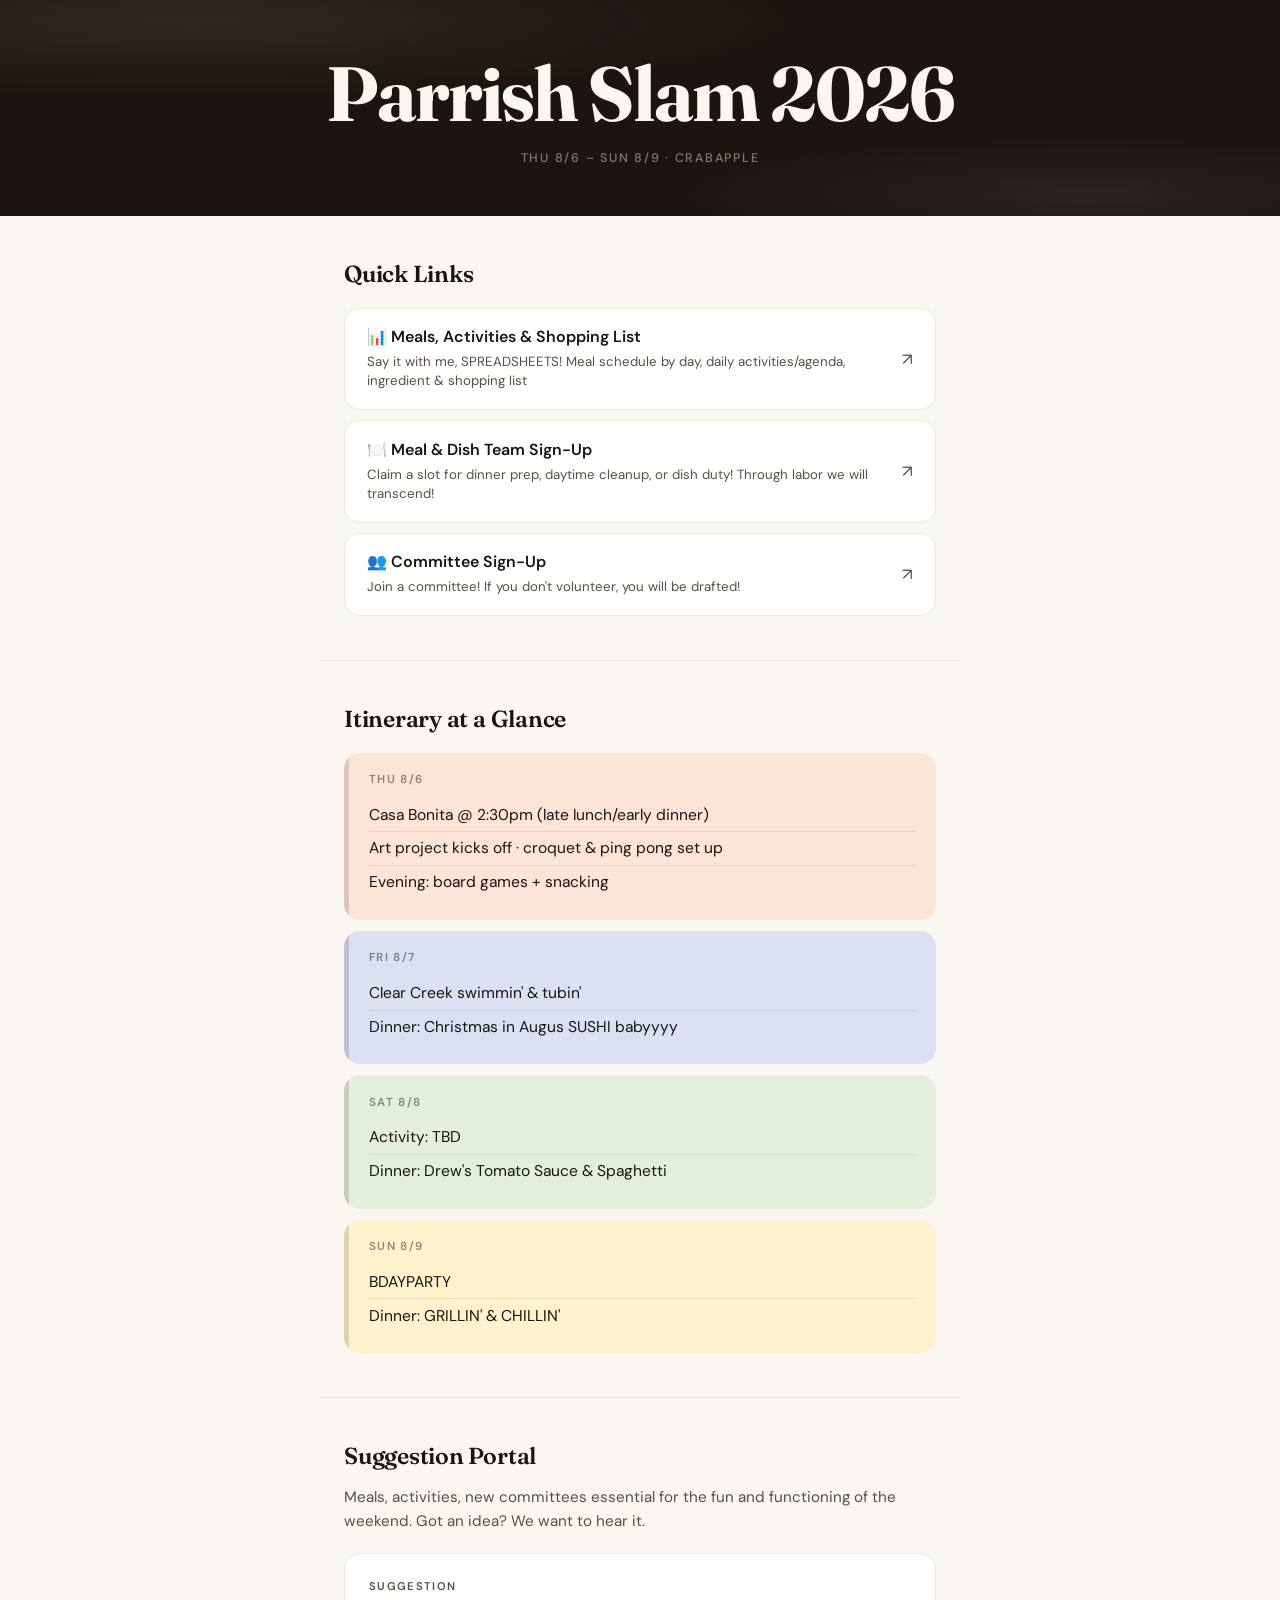
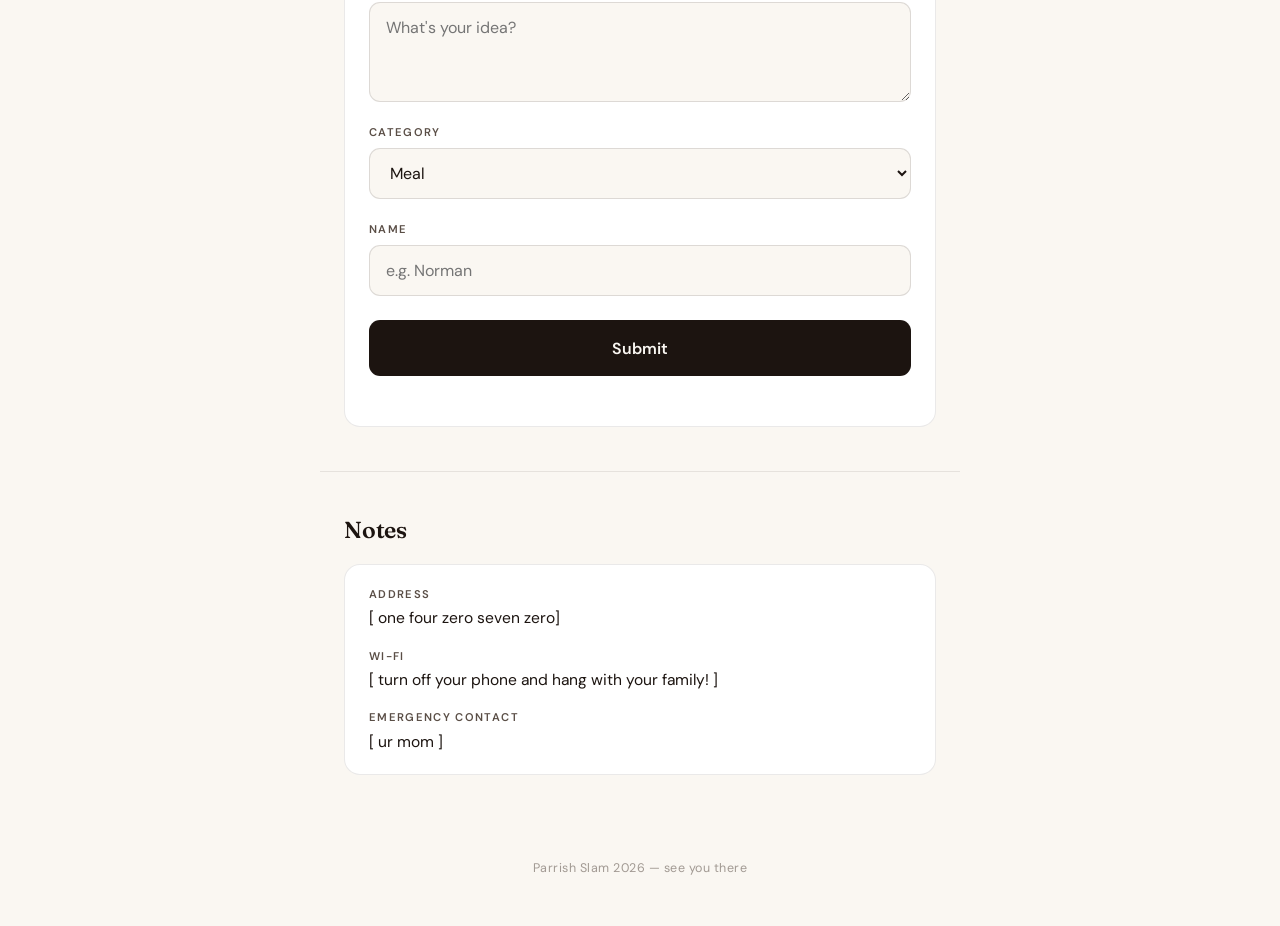
==== index.html @ 17937ae3 "Initial commit" ====
<!DOCTYPE html>
<html lang="en">
<head>
  <meta charset="UTF-8">
  <meta name="viewport" content="width=device-width, initial-scale=1.0">
  <title>Parrish Slam 2026</title>
  <link rel="preconnect" href="https://fonts.googleapis.com">
  <link rel="preconnect" href="https://fonts.gstatic.com" crossorigin>
  <link rel="stylesheet" href="https://fonts.googleapis.com/css2?family=DM+Sans:wght@400;500;600&family=Fraunces:ital,opsz,wght@0,9..144,600;0,9..144,700;1,9..144,400&display=swap">
  <link rel="stylesheet" href="css/style.css">
</head>
<body>

  <header>
    <h1>Parrish Slam 2026</h1>
    <p class="event-meta">Thu 8/6 – Sun 8/9 &middot; Crabapple</p>
  </header>

  <main>

    <section id="quick-links">
      <h2>Quick Links</h2>
      <div class="link-cards" id="link-cards">
        <!-- Populated by js/main.js -->
      </div>
    </section>

    <section id="itinerary">
      <h2>Itinerary at a Glance</h2>
      <div class="itinerary-grid" id="itinerary-days">
        <!-- Populated by js/main.js -->
      </div>
    </section>

    <section id="suggestions">
      <h2>Suggestion Portal</h2>
      <p class="section-description">Meals, activities, new committees essential for the fun and functioning of the weekend. Got an idea? We want to hear it.</p>
      <form id="suggestion-form" novalidate>
        <label for="suggestion">Suggestion</label>
        <textarea id="suggestion" name="suggestion" placeholder="What's your idea?" required></textarea>

        <label for="category">Category</label>
        <select id="category" name="category" required>
          <option value="Meal">Meal</option>
          <option value="Activity">Activity</option>
          <option value="Committee">Committee</option>
          <option value="Other">Other</option>
        </select>

        <label for="initials">Name</label>
        <input type="text" id="initials" name="initials" placeholder="e.g. Norman" required>

        <button type="submit">Submit</button>
        <p id="form-status" role="status" aria-live="polite"></p>
      </form>
    </section>

    <section id="notes">
      <h2>Notes</h2>
      <div id="notes-content">
        <!-- Populated by js/main.js -->
      </div>
    </section>

  </main>

  <footer>
    Parrish Slam 2026 &mdash; see you there
  </footer>

  <script src="js/main.js"></script>
</body>
</html>
---- css/style.css ----
/* ── Custom Properties ───────────────────────────────────── */
:root {
  --cream:        #FAF7F2;
  --ink:          #1C1410;
  --ink-mid:      #5A4E46;
  --ink-faint:    rgba(28, 20, 16, 0.38);
  --border:       rgba(28, 20, 16, 0.09);
  --white:        #FFFFFF;
  --radius-card:  16px;
  --radius-input: 11px;
  --font-display: 'Fraunces', Georgia, serif;
  --font-body:    'DM Sans', system-ui, sans-serif;

  /* Day palette */
  --thu: #FCE4D6;
  --fri: #D9E1F2;
  --sat: #E2EFDA;
  --sun: #FFF2CC;
}

/* ── Reset ───────────────────────────────────────────────── */
*, *::before, *::after {
  box-sizing: border-box;
  margin: 0;
  padding: 0;
}

html {
  -webkit-text-size-adjust: 100%;
  text-size-adjust: 100%;
}

/* ── Base ────────────────────────────────────────────────── */
body {
  font-family: var(--font-body);
  font-size: 16px;
  line-height: 1.55;
  color: var(--ink);
  background: var(--cream);
  min-height: 100dvh;
}

/* ── Header ──────────────────────────────────────────────── */
header {
  background: var(--ink);
  /* very subtle warmth bloom — nearly invisible, purely atmospheric */
  background-image:
    radial-gradient(ellipse 80% 60% at 15% 10%, rgba(252,228,214,0.09) 0%, transparent 60%),
    radial-gradient(ellipse 60% 50% at 85% 90%, rgba(217,225,242,0.07) 0%, transparent 55%);
  color: var(--cream);
  padding: 3.5rem 1.5rem 3rem;
  text-align: center;
  animation: fadeUp 0.55s cubic-bezier(0.22, 1, 0.36, 1) both;
}

header h1 {
  font-family: var(--font-display);
  font-size: clamp(2.6rem, 12vw, 4.8rem);
  font-weight: 700;
  line-height: 1.0;
  letter-spacing: -0.025em;
  color: var(--cream);
}

header .event-meta {
  margin-top: 1rem;
  font-size: 0.78rem;
  font-weight: 500;
  letter-spacing: 0.14em;
  text-transform: uppercase;
  color: var(--ink-faint);
  color: rgba(250, 247, 242, 0.45);
}

/* ── Layout ──────────────────────────────────────────────── */
main {
  max-width: 640px;
  margin: 0 auto;
}

section {
  padding: 2.75rem 1.5rem;
  border-bottom: 1px solid var(--border);
}

section:last-of-type {
  border-bottom: none;
}

section > h2 {
  font-family: var(--font-display);
  font-size: 1.45rem;
  font-weight: 600;
  letter-spacing: -0.01em;
  line-height: 1.2;
  color: var(--ink);
  margin-bottom: 1.25rem;
}

/* staggered section reveals */
main section:nth-child(1) { animation: fadeUp 0.55s 0.07s cubic-bezier(0.22, 1, 0.36, 1) both; }
main section:nth-child(2) { animation: fadeUp 0.55s 0.14s cubic-bezier(0.22, 1, 0.36, 1) both; }
main section:nth-child(3) { animation: fadeUp 0.55s 0.21s cubic-bezier(0.22, 1, 0.36, 1) both; }
main section:nth-child(4) { animation: fadeUp 0.55s 0.28s cubic-bezier(0.22, 1, 0.36, 1) both; }

@media (prefers-reduced-motion: reduce) {
  header, main section { animation: none; }
}

/* ── Quick Links ─────────────────────────────────────────── */
.link-cards {
  display: flex;
  flex-direction: column;
  gap: 0.65rem;
}

a.link-card,
span.link-card {
  display: flex;
  align-items: center;
  justify-content: space-between;
  gap: 1rem;
  background: var(--white);
  border: 1.5px solid var(--border);
  border-radius: var(--radius-card);
  padding: 1.15rem 1.35rem;
  text-decoration: none;
  color: var(--ink);
  -webkit-tap-highlight-color: transparent;
  transition: background 0.12s, border-color 0.12s, transform 0.08s;
}

.link-card-body {
  display: flex;
  flex-direction: column;
  gap: 0.25rem;
}

.link-card-label {
  font-size: 1rem;
  font-weight: 600;
  line-height: 1.3;
}

.link-card-desc {
  font-size: 0.83rem;
  font-weight: 400;
  color: var(--ink-mid);
  line-height: 1.45;
}

a.link-card:active {
  background: #F2EDE4;
  border-color: rgba(28, 20, 16, 0.22);
  transform: scale(0.975);
}

@media (hover: hover) {
  a.link-card:hover {
    background: #FDFAF5;
    border-color: rgba(28, 20, 16, 0.2);
  }
}

.link-card .arrow {
  font-size: 1.05rem;
  color: var(--ink-mid);
  flex-shrink: 0;
  transition: transform 0.12s;
}

a.link-card:hover .arrow {
  transform: translate(2px, -2px);
}

/* ── Itinerary ───────────────────────────────────────────── */
.itinerary-grid {
  display: flex;
  flex-direction: column;
  gap: 0.7rem;
}

.day-card {
  border-radius: var(--radius-card);
  padding: 1.15rem 1.25rem 1.3rem 1.55rem;
  position: relative;
  overflow: hidden;
}

/* left accent strip — slightly deeper tint of the card color */
.day-card::before {
  content: '';
  position: absolute;
  left: 0;
  top: 0;
  bottom: 0;
  width: 5px;
  background: rgba(28, 20, 16, 0.14);
  border-radius: 2px 0 0 2px;
}

.day-card h3 {
  font-family: var(--font-body);
  font-size: 0.72rem;
  font-weight: 600;
  letter-spacing: 0.12em;
  text-transform: uppercase;
  color: rgba(28, 20, 16, 0.48);
  margin-bottom: 0.6rem;
}

.day-card ul {
  list-style: none;
  padding: 0;
}

.day-card li {
  font-size: 0.975rem;
  line-height: 1.45;
  color: var(--ink);
  padding: 0.32rem 0;
}

.day-card li + li {
  border-top: 1px solid rgba(28, 20, 16, 0.09);
}

/* ── Section description ─────────────────────────────────── */
.section-description {
  font-size: 0.95rem;
  color: var(--ink-mid);
  line-height: 1.55;
  margin-bottom: 1.25rem;
  margin-top: -0.25rem;
}

/* ── Suggestion Form ─────────────────────────────────────── */
#suggestion-form {
  background: var(--white);
  border: 1.5px solid var(--border);
  border-radius: var(--radius-card);
  padding: 1.5rem;
  display: flex;
  flex-direction: column;
  gap: 0.4rem;
}

#suggestion-form label {
  font-size: 0.7rem;
  font-weight: 600;
  letter-spacing: 0.12em;
  text-transform: uppercase;
  color: var(--ink-mid);
  margin-top: 1rem;
}

#suggestion-form label:first-child {
  margin-top: 0;
}

#suggestion-form textarea,
#suggestion-form select,
#suggestion-form input[type="text"] {
  width: 100%;
  padding: 0.8rem 1rem;
  border: 1.5px solid rgba(28, 20, 16, 0.13);
  border-radius: var(--radius-input);
  font-family: var(--font-body);
  font-size: 16px; /* critical: prevents iOS auto-zoom on focus */
  line-height: 1.5;
  color: var(--ink);
  background: var(--cream);
  transition: border-color 0.15s, background 0.15s;
}

/* keep native select appearance on iOS — the wheel picker is more usable than a custom one */
#suggestion-form textarea,
#suggestion-form input[type="text"] {
  -webkit-appearance: none;
  appearance: none;
}

#suggestion-form textarea {
  min-height: 100px;
  resize: vertical;
}

#suggestion-form textarea:focus,
#suggestion-form select:focus,
#suggestion-form input[type="text"]:focus {
  outline: none;
  border-color: rgba(28, 20, 16, 0.42);
  background: var(--white);
}

#suggestion-form button[type="submit"] {
  margin-top: 1.1rem;
  height: 56px;
  padding: 0 1.25rem;
  background: var(--ink);
  color: var(--cream);
  border: none;
  border-radius: var(--radius-input);
  font-family: var(--font-body);
  font-size: 1rem;
  font-weight: 600;
  letter-spacing: 0.01em;
  cursor: pointer;
  -webkit-tap-highlight-color: transparent;
  transition: background 0.12s, transform 0.08s;
}

#suggestion-form button[type="submit"]:active:not(:disabled) {
  transform: scale(0.975);
  background: #3D2B1F;
}

@media (hover: hover) {
  #suggestion-form button[type="submit"]:hover:not(:disabled) {
    background: #3D2B1F;
  }
}

#suggestion-form button[type="submit"]:disabled {
  background: rgba(28, 20, 16, 0.22);
  cursor: not-allowed;
}

#form-status {
  min-height: 1.4em;
  padding-top: 0.3rem;
  font-size: 0.88rem;
  text-align: center;
}

#form-status.success { color: #2A6E2A; }
#form-status.error   { color: #B03A2A; }

/* ── Notes ───────────────────────────────────────────────── */
.notes-list {
  background: var(--white);
  border: 1.5px solid var(--border);
  border-radius: var(--radius-card);
  padding: 1.3rem 1.5rem;
}

.notes-list dt {
  font-size: 0.7rem;
  font-weight: 600;
  letter-spacing: 0.12em;
  text-transform: uppercase;
  color: var(--ink-mid);
  margin-top: 1.1rem;
}

.notes-list dt:first-child {
  margin-top: 0;
}

.notes-list dd {
  margin: 0.25rem 0 0;
  font-size: 0.975rem;
  color: var(--ink);
  line-height: 1.45;
}

/* ── Footer ──────────────────────────────────────────────── */
footer {
  text-align: center;
  font-size: 0.78rem;
  letter-spacing: 0.04em;
  color: var(--ink-mid);
  opacity: 0.55;
  padding: 2.5rem 1.5rem 3rem;
}

/* ── Animation ───────────────────────────────────────────── */
@keyframes fadeUp {
  from { opacity: 0; transform: translateY(18px); }
  to   { opacity: 1; transform: translateY(0); }
}
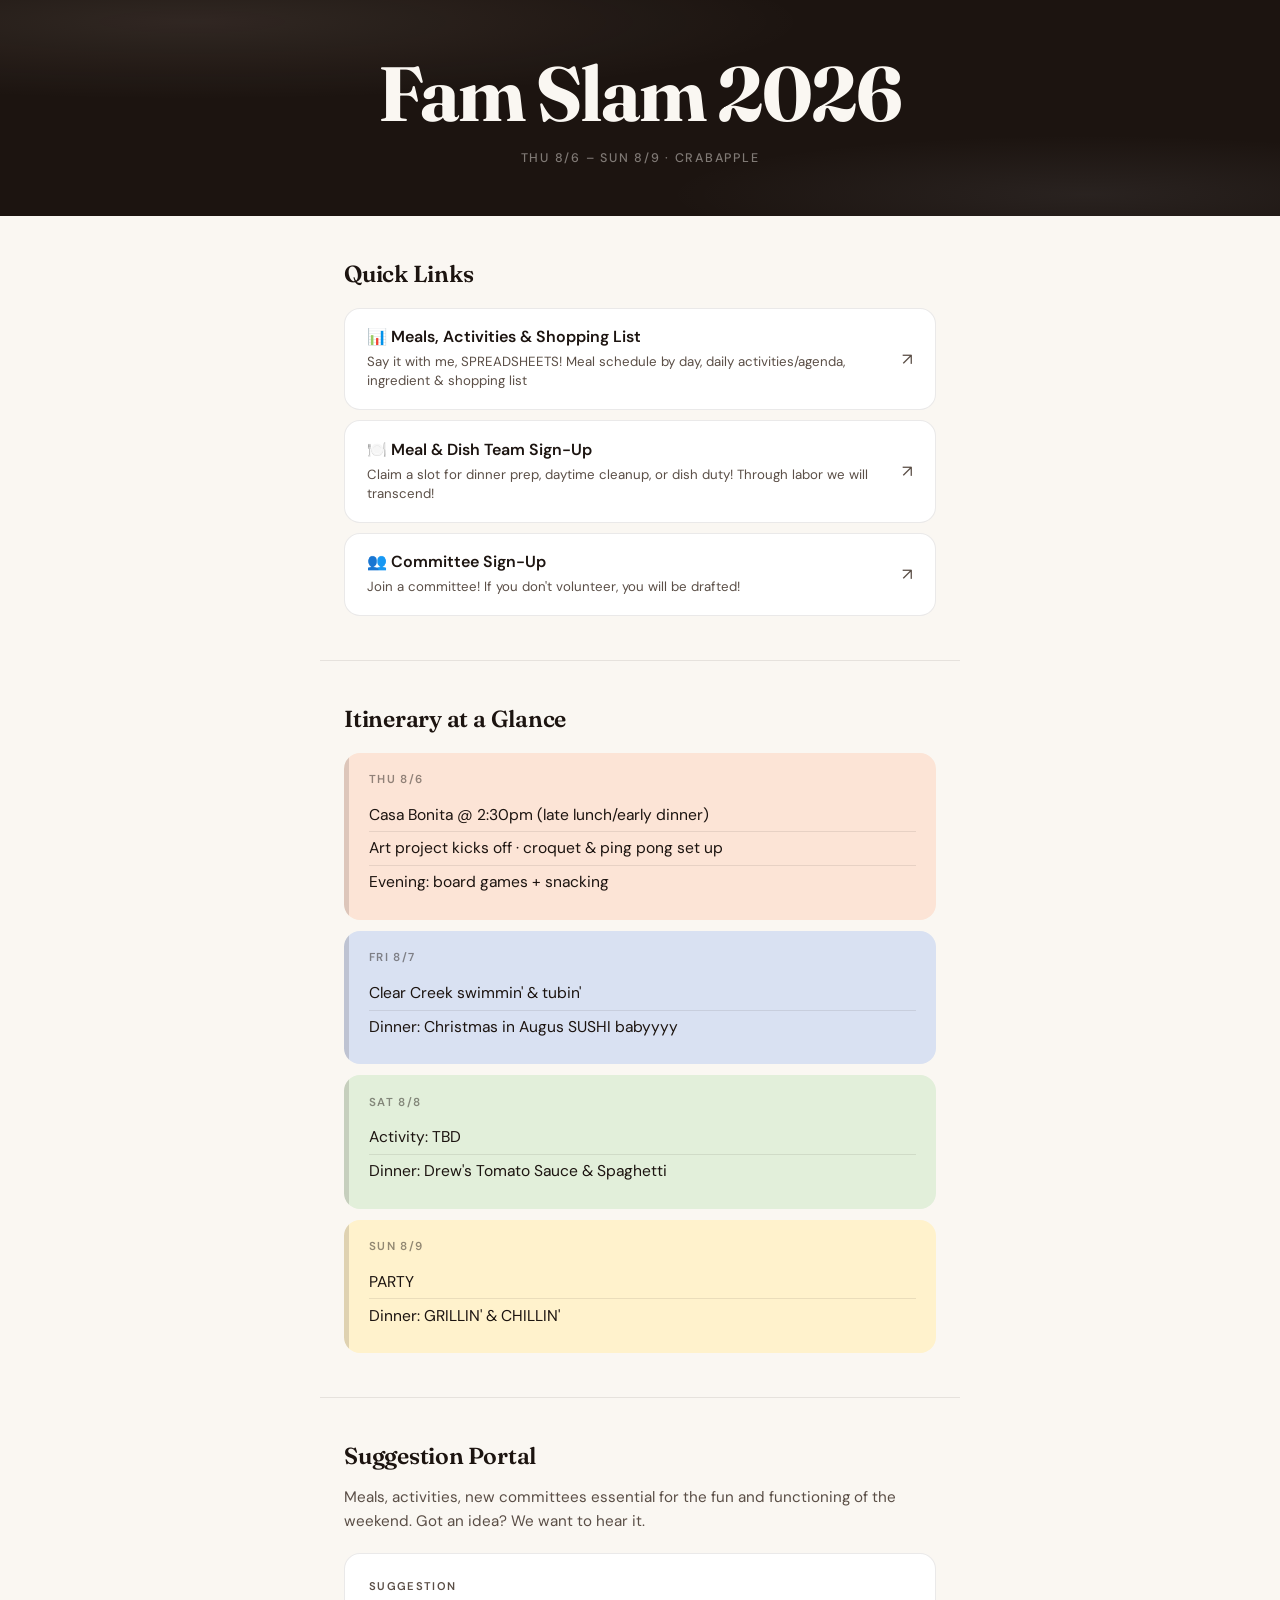
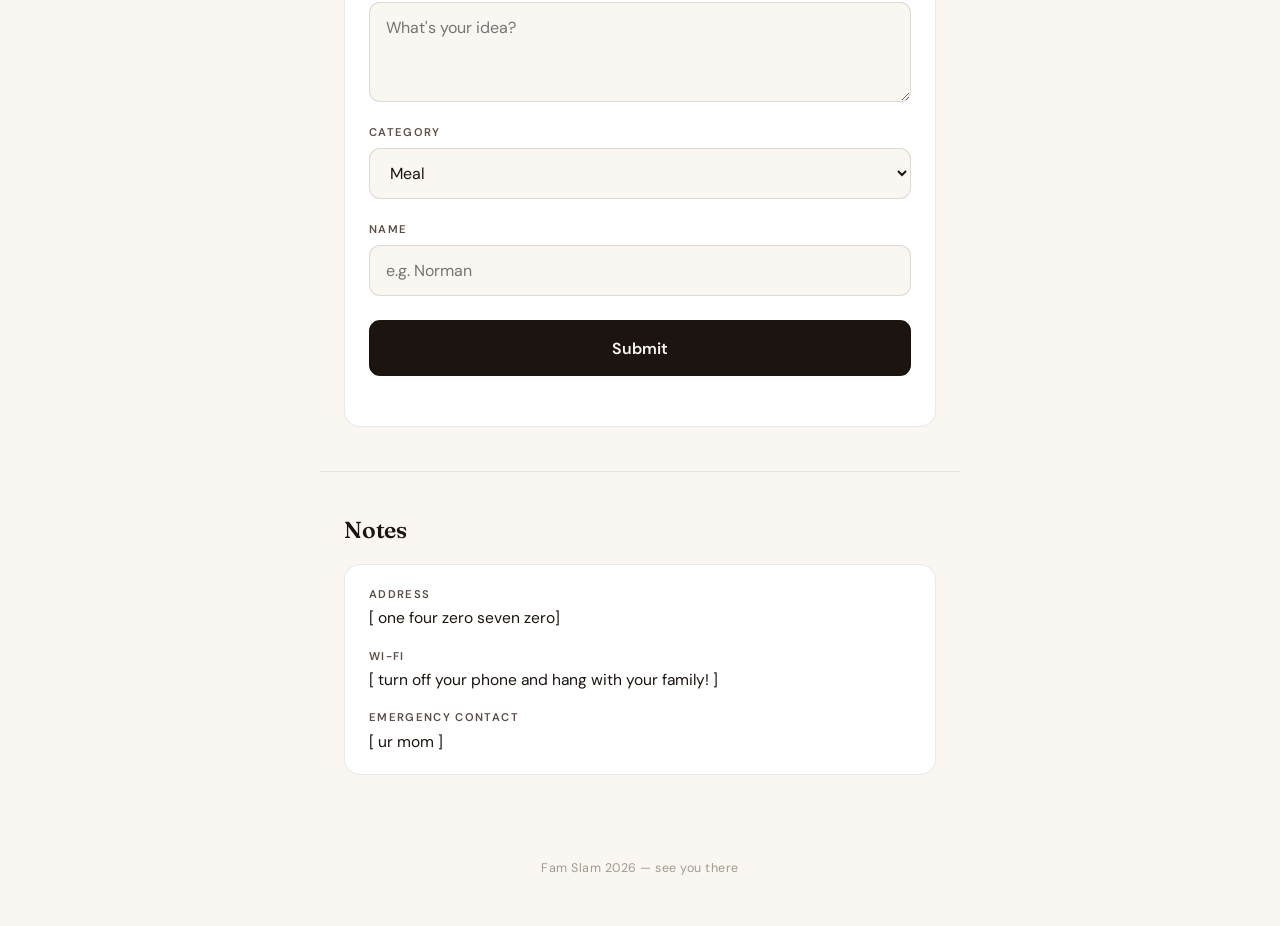
==== commit d4b4c9b6: "rename" ====
--- a/index.html
+++ b/index.html
@@ -3,7 +3,7 @@
 <head>
   <meta charset="UTF-8">
   <meta name="viewport" content="width=device-width, initial-scale=1.0">
-  <title>Parrish Slam 2026</title>
+  <title>Fam Slam 2026</title>
   <link rel="preconnect" href="https://fonts.googleapis.com">
   <link rel="preconnect" href="https://fonts.gstatic.com" crossorigin>
   <link rel="stylesheet" href="https://fonts.googleapis.com/css2?family=DM+Sans:wght@400;500;600&family=Fraunces:ital,opsz,wght@0,9..144,600;0,9..144,700;1,9..144,400&display=swap">
@@ -12,7 +12,7 @@
 <body>
 
   <header>
-    <h1>Parrish Slam 2026</h1>
+    <h1>Fam Slam 2026</h1>
     <p class="event-meta">Thu 8/6 – Sun 8/9 &middot; Crabapple</p>
   </header>
 
@@ -65,7 +65,7 @@
   </main>
 
   <footer>
-    Parrish Slam 2026 &mdash; see you there
+    Fam Slam 2026 &mdash; see you there
   </footer>
 
   <script src="js/main.js"></script>
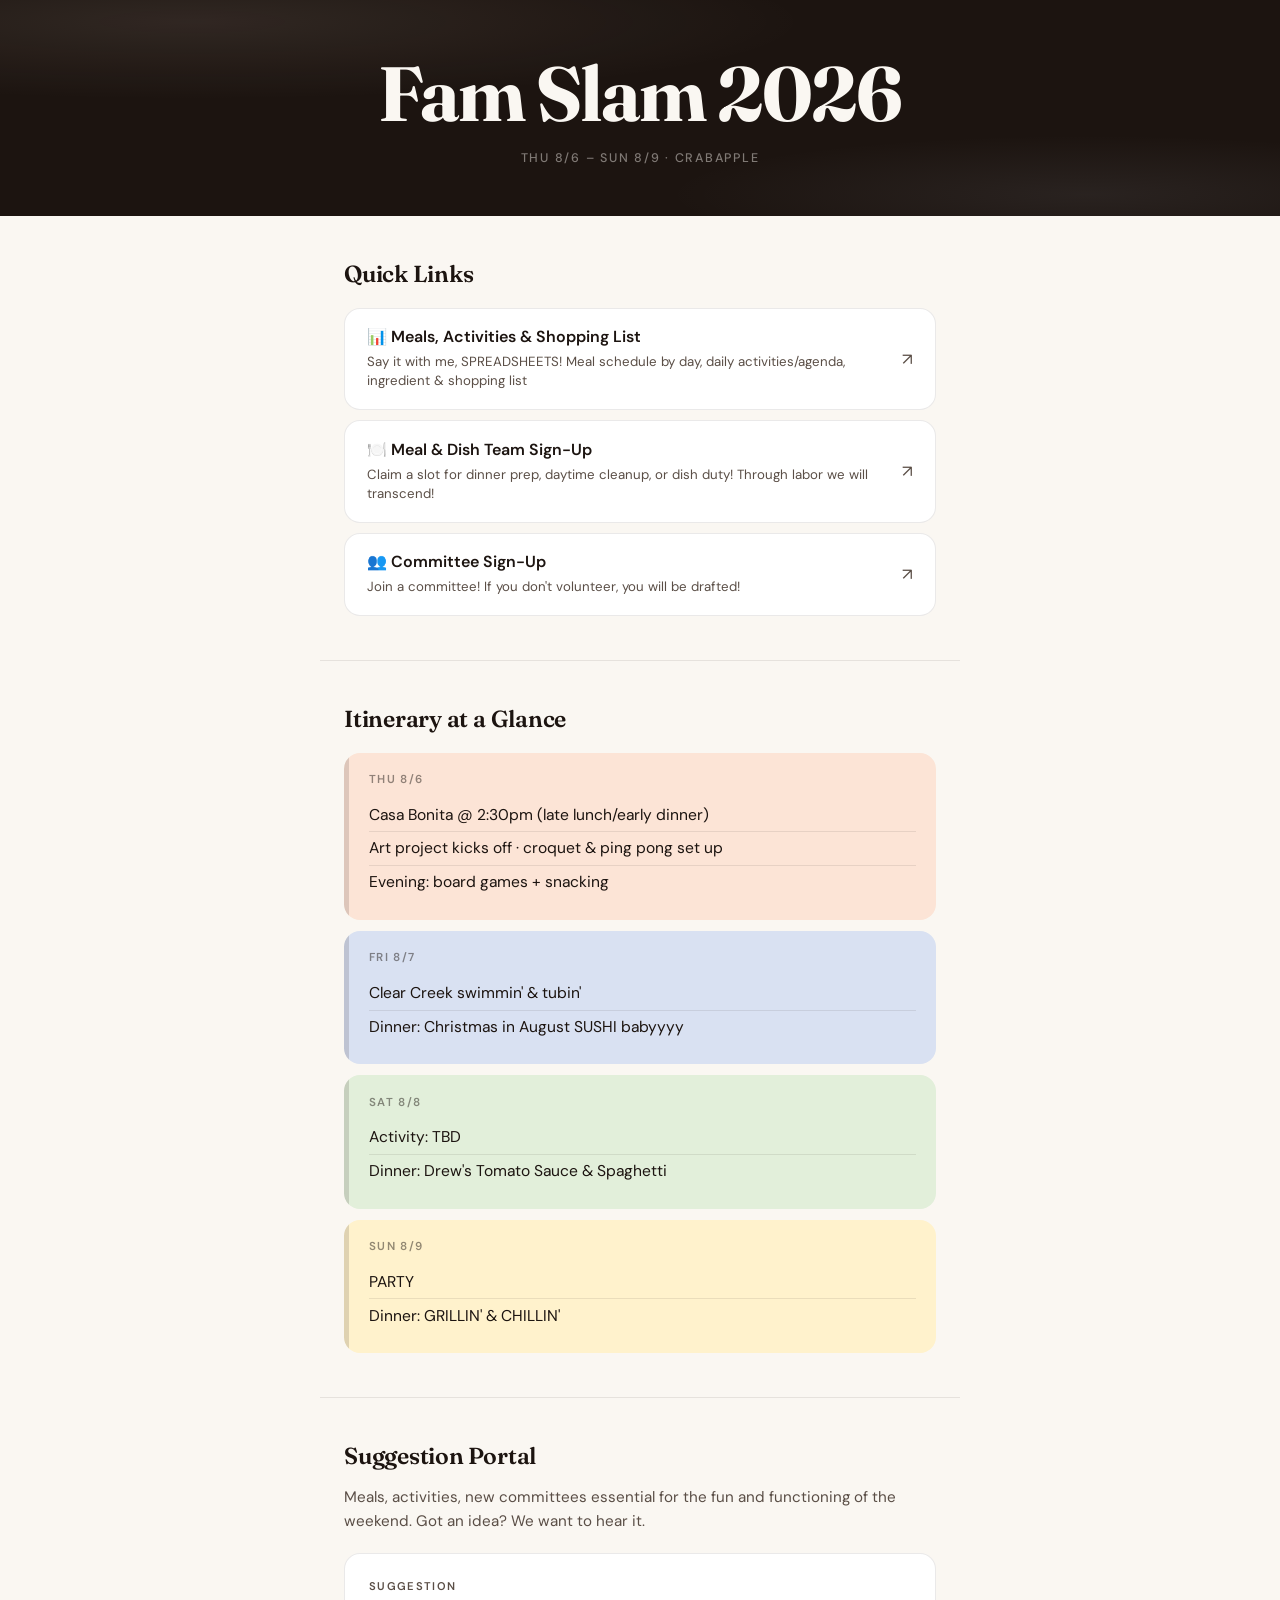
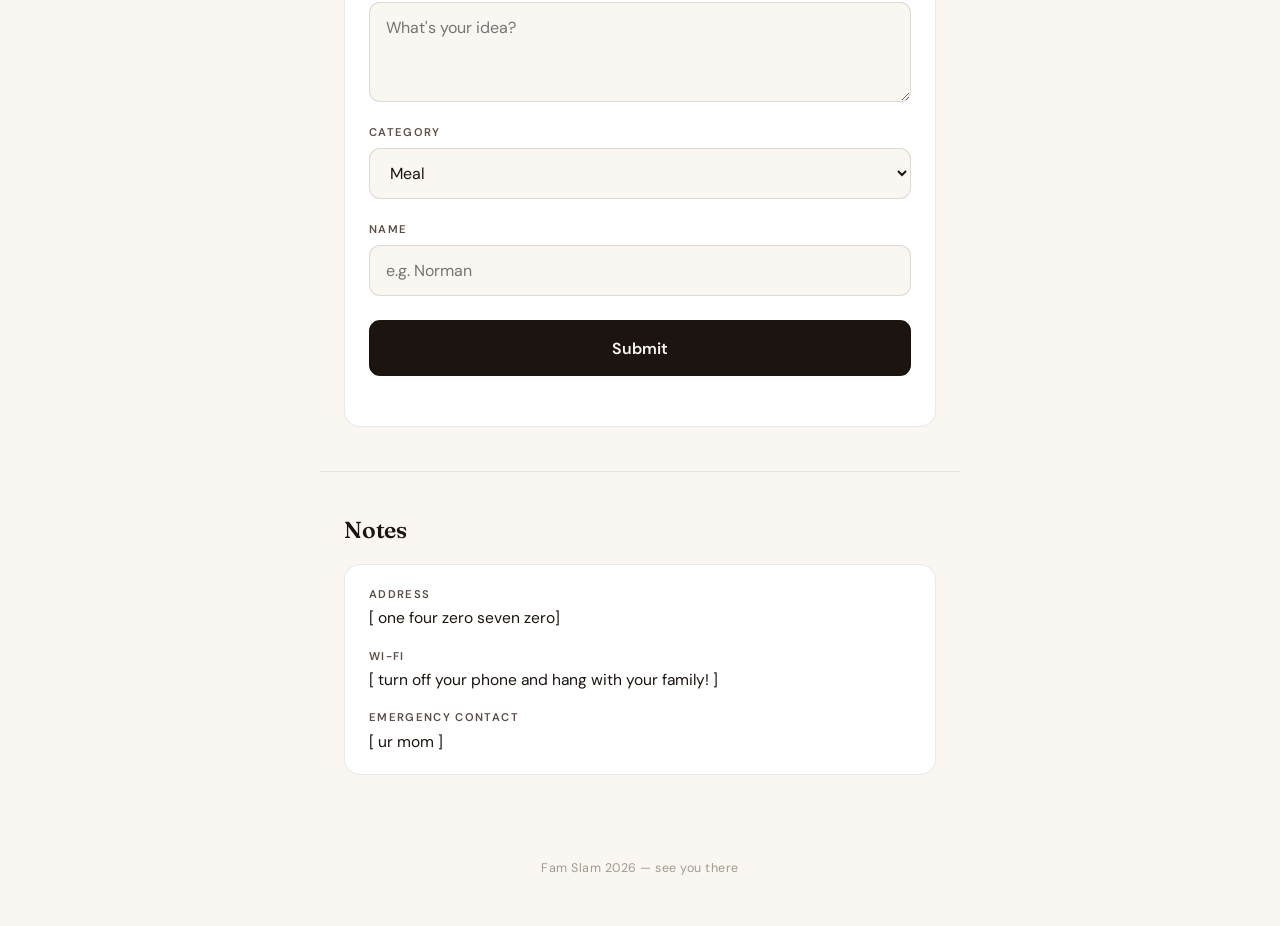
==== commit 8e563c10: "Suggestions Voting" ====
--- a/index.html
+++ b/index.html
@@ -8,6 +8,17 @@
   <link rel="preconnect" href="https://fonts.gstatic.com" crossorigin>
   <link rel="stylesheet" href="https://fonts.googleapis.com/css2?family=DM+Sans:wght@400;500;600&family=Fraunces:ital,opsz,wght@0,9..144,600;0,9..144,700;1,9..144,400&display=swap">
   <link rel="stylesheet" href="css/style.css">
+
+  <!-- Favicon -->
+  <link rel="icon" href="images/marva-favicon.png" type="image/png">
+  <link rel="apple-touch-icon" href="images/marva-favicon.png">
+
+  <!-- Link preview (iMessage, etc.) -->
+  <meta property="og:type" content="website">
+  <meta property="og:title" content="Fam Slam 2026">
+  <meta property="og:description" content="Parrish Family Reunion · Aug 6–9, 2026 · Crabapple">
+  <meta property="og:image" content="https://pleadthefish.github.io/fam-slam-2026/images/preview.png">
+  <meta property="og:url" content="https://pleadthefish.github.io/fam-slam-2026/">
 </head>
 <body>
 
@@ -55,6 +66,14 @@
       </form>
     </section>
 
+    <section id="suggestions-ticker" style="display:none">
+      <h2>What the fam is thinking</h2>
+      <div class="ticker-wrap">
+        <div class="ticker-track" id="ticker-track"></div>
+      </div>
+      <a href="suggestions.html" class="ticker-cta">See all &amp; vote →</a>
+    </section>
+
     <section id="notes">
       <h2>Notes</h2>
       <div id="notes-content">
--- a/css/style.css
+++ b/css/style.css
@@ -102,6 +102,7 @@
 main section:nth-child(2) { animation: fadeUp 0.55s 0.14s cubic-bezier(0.22, 1, 0.36, 1) both; }
 main section:nth-child(3) { animation: fadeUp 0.55s 0.21s cubic-bezier(0.22, 1, 0.36, 1) both; }
 main section:nth-child(4) { animation: fadeUp 0.55s 0.28s cubic-bezier(0.22, 1, 0.36, 1) both; }
+main section:nth-child(5) { animation: fadeUp 0.55s 0.35s cubic-bezier(0.22, 1, 0.36, 1) both; }
 
 @media (prefers-reduced-motion: reduce) {
   header, main section { animation: none; }
@@ -374,6 +375,114 @@
   padding: 2.5rem 1.5rem 3rem;
 }
 
+/* ── Suggestions Ticker ──────────────────────────────────── */
+#suggestions-ticker {
+  padding-left: 0;
+  padding-right: 0;
+}
+
+#suggestions-ticker h2,
+.ticker-cta {
+  padding-left: 1.5rem;
+  padding-right: 1.5rem;
+}
+
+.ticker-wrap {
+  position: relative;
+  overflow: hidden;
+  border-top: 1px solid var(--border);
+  border-bottom: 1px solid var(--border);
+  margin: 1rem 0 1.1rem;
+  padding: 0.7rem 0;
+}
+
+.ticker-wrap::before,
+.ticker-wrap::after {
+  content: '';
+  position: absolute;
+  top: 0;
+  bottom: 0;
+  width: 2.5rem;
+  z-index: 1;
+  pointer-events: none;
+}
+
+.ticker-wrap::before {
+  left: 0;
+  background: linear-gradient(to right, var(--cream), transparent);
+}
+
+.ticker-wrap::after {
+  right: 0;
+  background: linear-gradient(to left, var(--cream), transparent);
+}
+
+.ticker-track {
+  display: flex;
+  width: max-content;
+  animation: ticker-scroll 30s linear infinite;
+}
+
+@keyframes ticker-scroll {
+  from { transform: translateX(0); }
+  to   { transform: translateX(-50%); }
+}
+
+@media (prefers-reduced-motion: reduce) {
+  .ticker-track { animation: none; }
+}
+
+.ticker-item {
+  display: inline-flex;
+  align-items: center;
+  gap: 0.5em;
+  padding: 0 1.75rem;
+  font-size: 0.9rem;
+  white-space: nowrap;
+  color: var(--ink);
+}
+
+.ticker-item + .ticker-item::before {
+  content: '·';
+  margin-right: 1.25rem;
+  color: var(--ink-faint);
+}
+
+.ticker-category {
+  font-size: 0.63rem;
+  font-weight: 600;
+  letter-spacing: 0.1em;
+  text-transform: uppercase;
+  color: var(--ink-mid);
+  border: 1px solid var(--border);
+  padding: 0.15em 0.55em;
+  border-radius: 20px;
+  flex-shrink: 0;
+}
+
+.ticker-initials {
+  color: var(--ink-faint);
+  font-style: italic;
+}
+
+.ticker-cta {
+  display: inline-block;
+  font-size: 0.875rem;
+  font-weight: 600;
+  color: var(--ink);
+  text-decoration: none;
+  border-bottom: 1.5px solid var(--ink);
+  padding-bottom: 1px;
+  -webkit-tap-highlight-color: transparent;
+  transition: opacity 0.12s;
+}
+
+.ticker-cta:active { opacity: 0.6; }
+
+@media (hover: hover) {
+  .ticker-cta:hover { opacity: 0.65; }
+}
+
 /* ── Animation ───────────────────────────────────────────── */
 @keyframes fadeUp {
   from { opacity: 0; transform: translateY(18px); }
